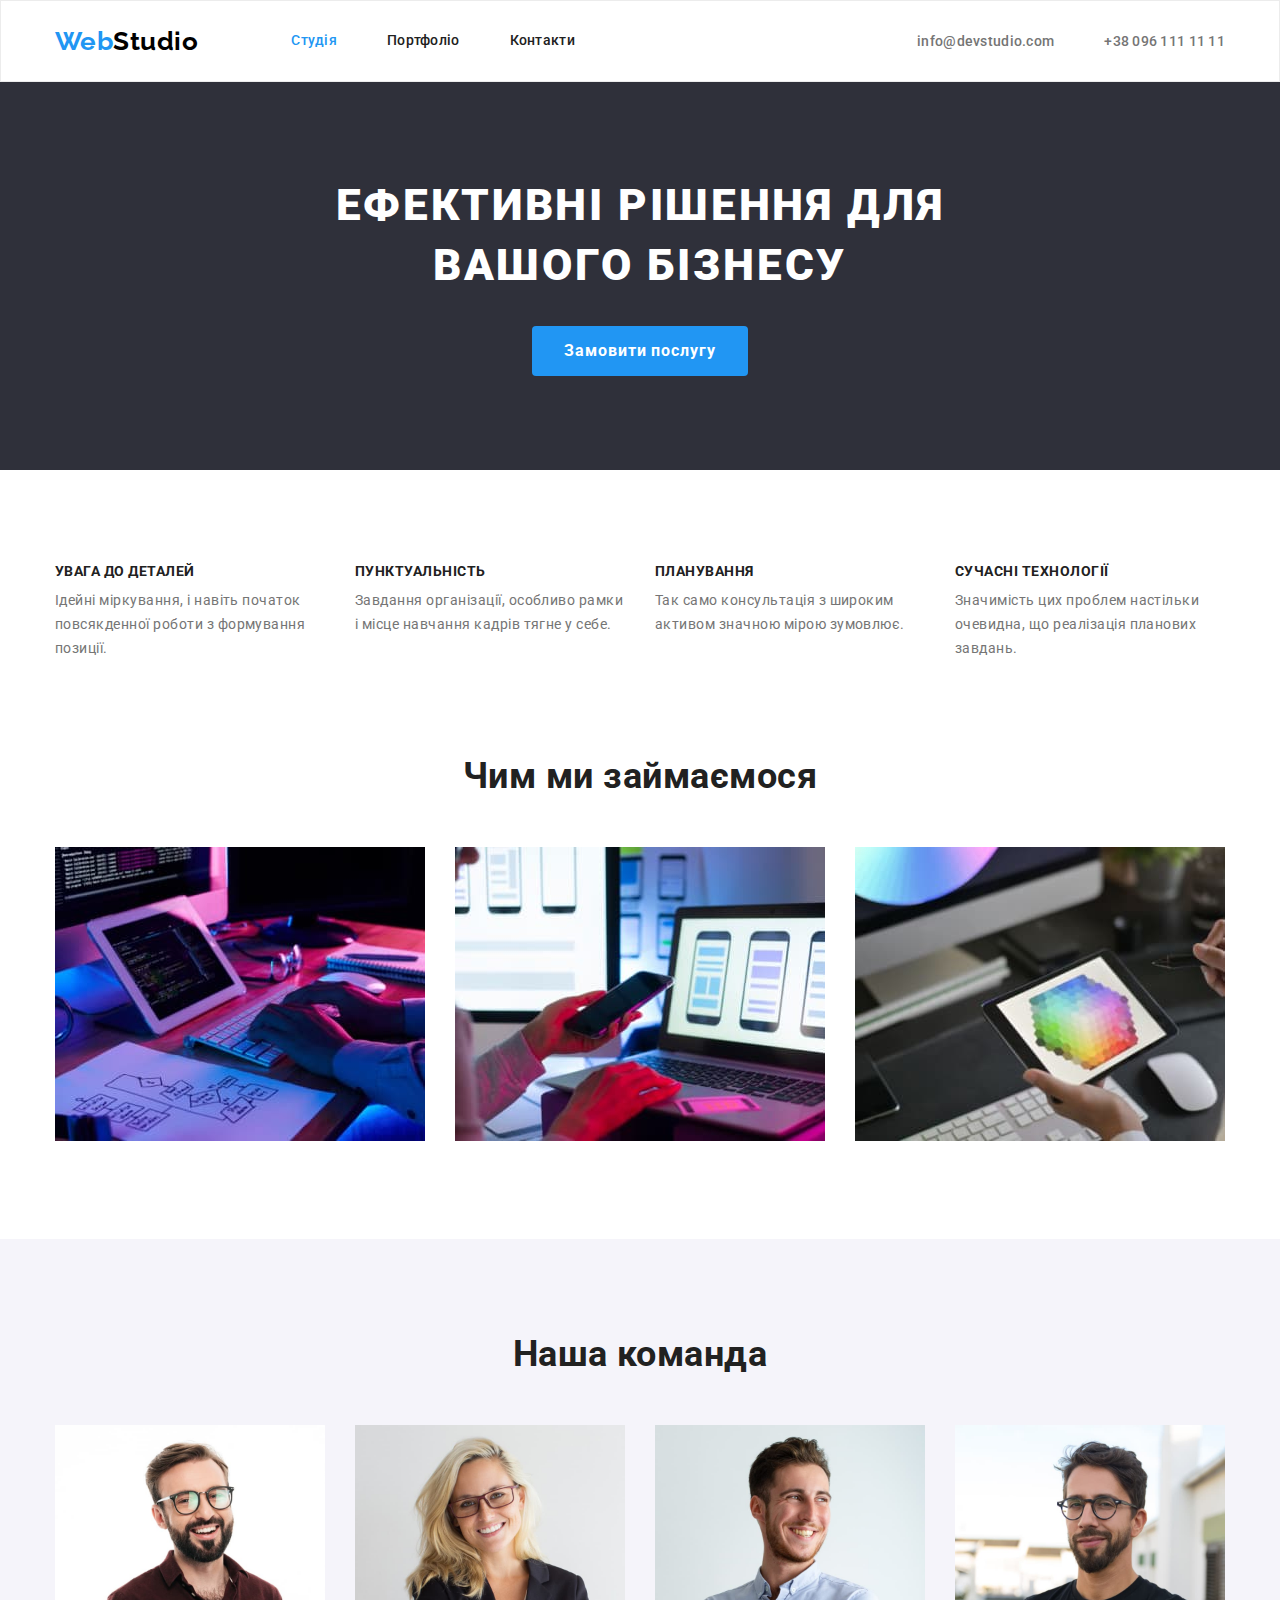
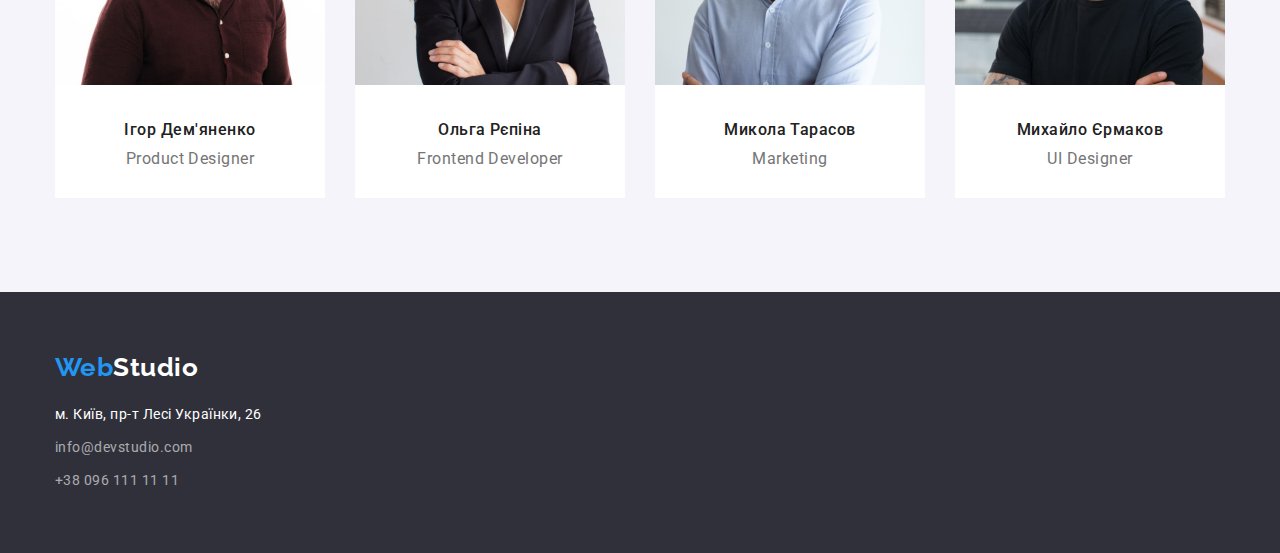
==== index.html @ 704913a8 "Initial commit" ====
<!DOCTYPE html>
<html lang="uk">
  <head>
    <meta charset="UTF-8" />
    <meta http-equiv="X-UA-Compatible" content="IE=edge" />
    <meta name="viewport" content="width=device-width, initial-scale=1.0" />

    <title>Студія</title>

    <!-- Normalization -->
    <link
      rel="stylesheet"
      href="https://cdnjs.cloudflare.com/ajax/libs/modern-normalize/1.0.0/modern-normalize.min.css"
    />

    <!-- Styles -->
    <link rel="stylesheet" href="./css/styles.css" />

    <!-- Fonts -->
    <link rel="preconnect" href="https://fonts.googleapis.com" />
    <link rel="preconnect" href="https://fonts.gstatic.com" crossorigin />
    <link
      href="https://fonts.googleapis.com/css2?family=Raleway:wght@700&family=Roboto:wght@400;500;700;900&display=swap"
      rel="stylesheet"
    />
  </head>

  <body>
    <header class="header-section">
      <div class="container header-flex">
        <a href="./index.html" class="logo logo-header"><span>Web</span>Studio</a>

        <nav>
          <ul class="site-nav list">
            <li class="item">
              <a href="./index.html" class="link current">Студія</a>
            </li>
            <li class="item">
              <a href="./portfolio.html" class="link">Портфоліо</a>
            </li>
            <li class="item">
              <a href="#" class="link">Контакти</a>
            </li>
          </ul>
        </nav>

        <ul class="mail-tel-section list">
          <li class="item">
            <a href="mailto:info@devstudio.com" class="link">info@devstudio.com</a>
          </li>
          <li class="item"><a href="tel:380961111111" class="link">+38 096 111 11 11</a></li>
        </ul>
      </div>
    </header>

    <main>
      <!--"Hero" section-->
      <section class="section hero">
        <div class="container">
          <h1 class="hero-title">Ефективні рішення для вашого бізнесу</h1>

          <button type="button" class="hero-button button">Замовити послугу</button>
        </div>
      </section>

      <!-- "Advantages" section -->
      <section class="section advantages-section">
        <div class="container">
          <!-- Hide the header using CSS -->
          <h2 class="section-title visually-hidden">Наші переваги</h2>

          <ul class="advantages-list list">
            <li class="item">
              <h3 class="advantages-li-title">УВАГА ДО ДЕТАЛЕЙ</h3>
              <p class="advantages-text">
                Ідейні міркування, і навіть початок повсякденної роботи з формування позиції.
              </p>
            </li>
            <li class="item">
              <h3 class="advantages-li-title">ПУНКТУАЛЬНІСТЬ</h3>
              <p class="advantages-text">
                Завдання організації, особливо рамки і місце навчання кадрів тягне у себе.
              </p>
            </li>
            <li class="item">
              <h3 class="advantages-li-title">ПЛАНУВАННЯ</h3>
              <p class="advantages-text">
                Так само консультація з широким активом значною мірою зумовлює.
              </p>
            </li>
            <li class="item">
              <h3 class="advantages-li-title">СУЧАСНІ ТЕХНОЛОГІЇ</h3>
              <p class="advantages-text">
                Значимість цих проблем настільки очевидна, що реалізація планових завдань.
              </p>
            </li>
          </ul>
        </div>
      </section>

      <!-- "What we are doing" section -->
      <section class="section">
        <div class="container">
          <h2 class="what-we-doing-title section-title">Чим ми займаємося</h2>
          <ul class="what-we-doing-list list">
            <li>
              <img
                src="./images/human-tapping-on-keyboard.jpg"
                alt="Людина користується комп'ютером сидячи за робочим столом"
                width="370"
              />
            </li>
            <li>
              <img
                src="./images/notebook-and-phone.jpg"
                alt="Людина користується телефоном та ноутбуком сидячи за робочим столом"
                width="370"
              />
            </li>
            <li>
              <img
                src="./images/ipad.jpg"
                alt="Людина користується графічним планшетом та компьютером сидячи за робочим столом"
                width="370"
              />
            </li>
          </ul>
        </div>
      </section>

      <!-- "Our team" section -->
      <section class="section our-team-section">
        <div class="container">
          <h2 class="our-team-title section-title">Наша команда</h2>

          <ul class="our-team-list list">
            <li>
              <img
                src="./images/product-designer.jpg"
                alt="На фото Product Designer Ігор Дем'яненко"
                width="270"
                class="employee-img"
              />
              <p class="our-team-name">Ігор Дем'яненко</p>
              <p class="our-team-position">Product Designer</p>
            </li>
            <li>
              <img
                src="./images/frontend-developer.jpg"
                alt="На фото Frontend Developer Ольга Рєпіна"
                width="270"
                class="employee-img"
              />
              <p class="our-team-name">Ольга Рєпіна</p>
              <p class="our-team-position">Frontend Developer</p>
            </li>
            <li>
              <img
                src="./images/marketing.jpg"
                alt="На фото Marketing Specialist Микола Тарасов"
                width="270"
                class="employee-img"
              />
              <p class="our-team-name">Микола Тарасов</p>
              <p class="our-team-position">Marketing</p>
            </li>
            <li>
              <img
                src="./images/ui-designer.jpg"
                alt="На фото UI Designer Михайло Єрмаков"
                width="270"
                class="employee-img"
              />
              <p class="our-team-name">Михайло Єрмаков</p>
              <p class="our-team-position">UI Designer</p>
            </li>
          </ul>
        </div>
      </section>
    </main>

    <footer class="footer-section">
      <div class="container">
        <a href="./index.html" class="logo logo-footer"><span>Web</span>Studio</a>

        <address class="footer-address">м. Київ, пр-т Лесі Українки, 26</address>

        <ul class="footer-contact-info list">
          <li><a href="mailto:info@devstudio.com" class="mail link">info@devstudio.com</a></li>
          <li><a href="tel:380961111111" class="link">+38 096 111 11 11</a></li>
        </ul>
      </div>
    </footer>
  </body>
</html>
---- css/styles.css ----
:root {
    --primaty-text-color: #212121;
    --secondary-text-color: #757575;
    --accent-color: #2196f3;
    --primary-white-color: #ffffff;
    --primary-black-color: #000000;
    --projects-border-color: #eeeeee;
    --header-border-color: #ececec;

    --hero-background-color: #2f303a;
    --button-color: #f5f4fa;
}

body {
    background-color: var(--primary-white-color);
    color: var(--primaty-text-color);

    font-family: Roboto, sans-serif;
    letter-spacing: 0.03em;
}

h1,
h2,
h3,
h4,
h5,
h6,
p,
ul {
    padding: 0;
    margin: 0;
}

.logo {
    font-family: 'Raleway';
    font-weight: 700;
    font-size: 26px;
    line-height: 1.19;
    text-decoration: none;
}

.list {
    list-style-type: none;
}

.link {
    text-decoration: none;
}

.button {
    border: 0;
    cursor: pointer;
}

.visually-hidden {
    position: absolute;
    white-space: nowrap;
    width: 1px;
    height: 1px;
    overflow: hidden;
    border: 0;
    padding: 0;
    clip: rect(0 0 0 0);
    clip-path: inset(50%);
    margin: -1px;
}

.section-title {
    margin-bottom: 50px;

    font-weight: 700;
    font-size: 36px;
    line-height: 1.17;
}

.section {
    padding-top: 94px;
    padding-bottom: 94px;
}

.container {
    width: 100%;
    max-width: 1200px;
    padding-left: 15px;
    padding-right: 15px;
    margin-left: auto;
    margin-right: auto;
}

/* ---------------------- Header ----------------------*/
.header-section {
    border: 1px solid var(--header-border-color);
}

.header-flex {
    display: flex;
    /* justify-content: space-between; */
    align-items: center;
}

.logo-header {
    margin-right: 93px;

    color: var(--primary-black-color);
}

.logo-header>span {
    color: var(--accent-color);
}

.site-nav {
    display: flex;
}

.site-nav .item {
    margin-right: 50px;
}

.site-nav .item:last-child {
    margin-right: 0;
}

/* Check why this method is not working */
/* .site-nav .item:not(last-child) {
  margin-right: 50px;
} */

.site-nav .link {
    display: block;
    padding-top: 32px;
    padding-bottom: 32px;

    color: var(--primaty-text-color);
    font-weight: 500;
    font-size: 14px;
    line-height: 1.14;
    letter-spacing: 0.02em;
}

.link.current {
    color: var(--accent-color);
}

.site-nav .link:hover,
.site-nav .link:focus {
    color: var(--accent-color);
}

.mail-tel-section {
    display: flex;
    margin-left: auto;
}

.mail-tel-section .item+.item {
    margin-left: 50px;
}

.mail-tel-section .link {
    color: var(--secondary-text-color);
    font-weight: 500;
    font-size: 14px;
    line-height: 1.14;
    letter-spacing: 0.02em;
}

.mail-tel-section .link:hover,
.mail-tel-section .link:focus {
    color: var(--accent-color);
}

/* ---------------------- Hero section ---------------------- */
.hero {
    background-color: var(--hero-background-color);
}

.hero-title {
    text-align: center;
    margin: 0 auto;
    margin-bottom: 30px;

    max-width: 696px;
    font-weight: 900;
    font-size: 44px;
    line-height: 1.36;
    letter-spacing: 0.06em;
    text-transform: uppercase;

    color: var(--primary-white-color);
}

.hero-button {
    display: block;
    margin: 0 auto;
    padding: 10px 32px;
    border-radius: 4px;

    color: var(--primary-white-color);
    background-color: var(--accent-color);
    font-family: 'Roboto';
    font-weight: 700;
    font-size: 16px;
    line-height: 1.87;
    letter-spacing: 0.06em;
}

.hero-button:hover,
.hero-button:focus {
    color: var(--primaty-text-color);
    background-color: var(--button-color);
}

/* ---------------------- Advantages section ---------------------- */
.advantages-section {
    padding-bottom: 0;
}

.advantages-li-title {
    margin-bottom: 10px;

    font-weight: 700;
    font-size: 14px;
    line-height: 1.14;
    text-transform: uppercase;
}

.advantages-text {
    font-size: 14px;
    line-height: 1.7;

    color: var(--secondary-text-color);
}

.advantages-list {
    display: flex;
}

.advantages-list .item {
    max-width: calc((100% - 90px) / 4);
    margin-right: 30px;
}

.advantages-list .item:last-child {
    margin-right: 0;
}

/* ---------------------- What we are doing section ---------------------- */
.what-we-doing-title {
    text-align: center;
}

.what-we-doing-list {
    display: flex;
    gap: 30px;
}

/* ---------------------- Our team section ---------------------- */
.our-team-section {
    background-color: var(--button-color);
}

.our-team-section li {
    background-color: var(--primary-white-color);
}

.our-team-title {
    text-align: center;
}

.our-team-list {
    display: flex;
    gap: 30px;
}

.employee-img {
    margin-bottom: 30px;
}

.our-team-name {
    padding-bottom: 10px;
    text-align: center;

    font-weight: 500;
    font-size: 16px;
    line-height: 1.19;
}

.our-team-position {
    text-align: center;
    padding-bottom: 30px;

    font-size: 16px;
    line-height: 1.19;

    color: var(--secondary-text-color);
}

/* ---------------------- !!! portfolio.html !!! ---------------------- */

/* ---------------------- Completed projects section ---------------------- */
.filter {
    display: flex;
    gap: 8px;
    justify-content: center;
    margin-bottom: 34px;
}

.filer-button {
    padding: 6px 25px;
    border-radius: 4px;

    font-family: Roboto;
    font-weight: 500;
    font-size: 16px;
    line-height: 1.62;

    color: var(--primaty-text-color);
    background-color: var(--button-color);
}

.filer-button:hover,
.filer-button:focus {
    color: var(--accent-color);
}

.filer-button.current {
    color: var(--accent-color);
}

.projects-list {
    display: flex;
    flex-wrap: wrap;
    gap: 30px;
}

.completed-projects-img {
    display: block;
}

.completed-projects-title {
    margin-bottom: 4px;

    font-weight: 700;
    font-size: 18px;
    line-height: 2;
    letter-spacing: 0.06em;
}

.completed-projects-text {
    font-size: 16px;
    line-height: 1.87;

    color: var(--secondary-text-color);
}

.projects-card-border {
    border-radius: 0px 0px 4px 4px;
    border-bottom: 1px solid var(--projects-border-color);
    border-left: 1px solid var(--projects-border-color);
    border-right: 1px solid var(--projects-border-color);

    padding: 20px 24px;
}

/* ---------------------- Footer ---------------------- */
.footer-section {
    padding-top: 60px;
    padding-bottom: 60px;

    background-color: var(--hero-background-color);
}

.logo-footer {
    display: inline-block;
    margin-bottom: 20px;

    color: var(--primary-white-color);
}

.logo-footer>span {
    color: var(--accent-color);
}

.footer-address {
    margin-bottom: 9px;

    font-size: 14px;
    font-style: normal;
    line-height: 1.71;

    color: var(--primary-white-color);
}

.footer-contact-info a {
    font-size: 14px;
    line-height: 1.71;

    color: rgba(255, 255, 255, 0.6);
}

.footer-contact-info .link:hover,
.footer-contact-info .link:focus {
    color: var(--accent-color);
}

.mail {
    display: inline-block;
    margin-bottom: 9px;
}
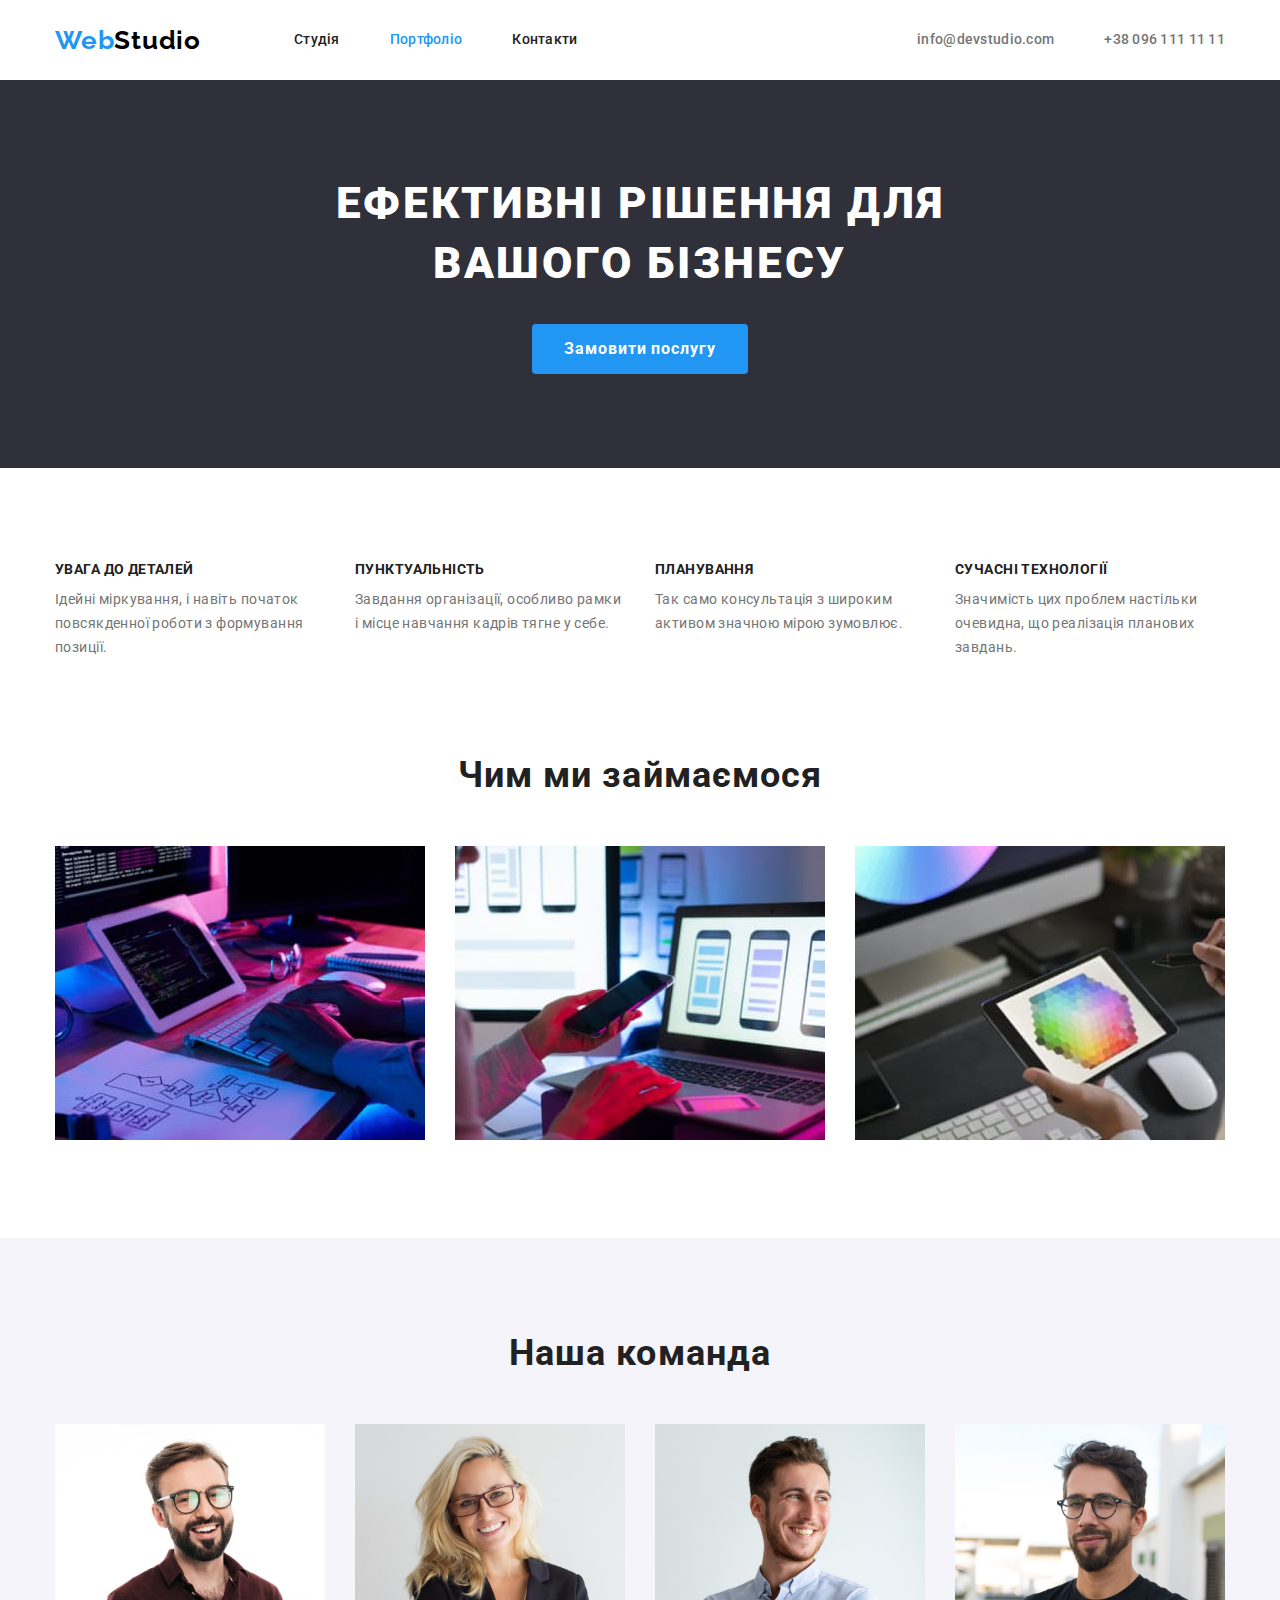
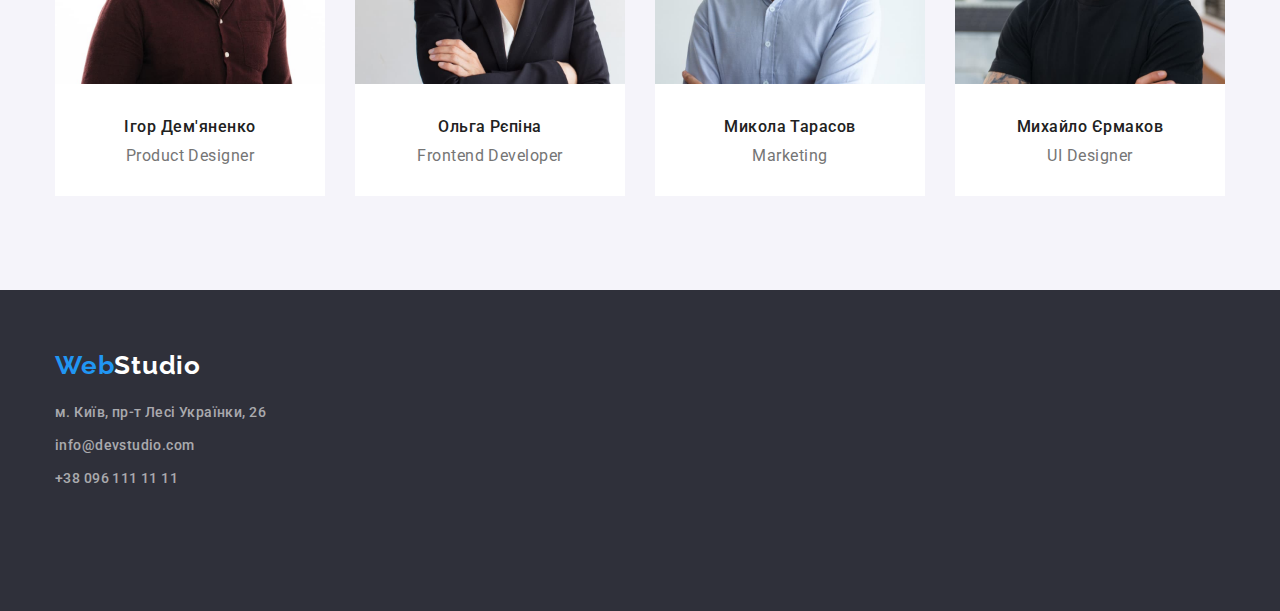
==== commit b1ea7db2: "update-html-css-files" ====
--- a/index.html
+++ b/index.html
@@ -4,19 +4,12 @@
     <meta charset="UTF-8" />
     <meta http-equiv="X-UA-Compatible" content="IE=edge" />
     <meta name="viewport" content="width=device-width, initial-scale=1.0" />
-
     <title>Студія</title>
-
-    <!-- Normalization -->
     <link
       rel="stylesheet"
-      href="https://cdnjs.cloudflare.com/ajax/libs/modern-normalize/1.0.0/modern-normalize.min.css"
+      href="https://cdnjs.cloudflare.com/ajax/libs/modern-normalize/1.1.0/modern-normalize.min.css"
     />
-
-    <!-- Styles -->
     <link rel="stylesheet" href="./css/styles.css" />
-
-    <!-- Fonts -->
     <link rel="preconnect" href="https://fonts.googleapis.com" />
     <link rel="preconnect" href="https://fonts.gstatic.com" crossorigin />
     <link
@@ -24,171 +17,170 @@
       rel="stylesheet"
     />
   </head>
-
   <body>
-    <header class="header-section">
+    <header>
       <div class="container header-flex">
-        <a href="./index.html" class="logo logo-header"><span>Web</span>Studio</a>
-
+        <a href="./index.html" lang="en" class="link"
+          ><span class="logo-accent">Web</span><span class="logo-accent-sec">Studio</span></a
+        >
         <nav>
-          <ul class="site-nav list">
+          <ul class="page-nav">
             <li class="item">
-              <a href="./index.html" class="link current">Студія</a>
+              <a href="./index.html" class="link">Студія</a>
             </li>
             <li class="item">
-              <a href="./portfolio.html" class="link">Портфоліо</a>
+              <a class="link nav link-current" href="./portfolio.html">Портфоліо</a>
             </li>
             <li class="item">
               <a href="#" class="link">Контакти</a>
             </li>
           </ul>
         </nav>
-
-        <ul class="mail-tel-section list">
+        <ul class="header-contact-list">
           <li class="item">
-            <a href="mailto:info@devstudio.com" class="link">info@devstudio.com</a>
+            <a href="mailto:info@devstudio.com" class="link header-contacts">info@devstudio.com</a>
           </li>
-          <li class="item"><a href="tel:380961111111" class="link">+38 096 111 11 11</a></li>
+          <li class="item">
+            <a href="tel:+380961111111" class="link header-contacts">+38 096 111 11 11</a>
+          </li>
         </ul>
       </div>
     </header>
-
     <main>
-      <!--"Hero" section-->
-      <section class="section hero">
-        <div class="container">
-          <h1 class="hero-title">Ефективні рішення для вашого бізнесу</h1>
-
-          <button type="button" class="hero-button button">Замовити послугу</button>
-        </div>
+      <section class="hero">
+        <h1 class="hero-header">Ефективні рішення для вашого бізнесу</h1>
+        <button type="button" class="hero-button">Замовити послугу</button>
       </section>
-
-      <!-- "Advantages" section -->
-      <section class="section advantages-section">
-        <div class="container">
-          <!-- Hide the header using CSS -->
-          <h2 class="section-title visually-hidden">Наші переваги</h2>
-
-          <ul class="advantages-list list">
-            <li class="item">
-              <h3 class="advantages-li-title">УВАГА ДО ДЕТАЛЕЙ</h3>
-              <p class="advantages-text">
+      <section>
+        <div class="container peculiarities-container">
+          <h2 class="sect-headers hidden">Наші особливості</h2>
+          <ul class="lists">
+            <li class="list-item">
+              <h3 class="peculiarities-list">Увага до деталей</h3>
+              <p class="peculiarities-text">
                 Ідейні міркування, і навіть початок повсякденної роботи з формування позиції.
               </p>
             </li>
-            <li class="item">
-              <h3 class="advantages-li-title">ПУНКТУАЛЬНІСТЬ</h3>
-              <p class="advantages-text">
+            <li class="list-item">
+              <h3 class="peculiarities-list">Пунктуальність</h3>
+              <p class="peculiarities-text">
                 Завдання організації, особливо рамки і місце навчання кадрів тягне у себе.
               </p>
             </li>
-            <li class="item">
-              <h3 class="advantages-li-title">ПЛАНУВАННЯ</h3>
-              <p class="advantages-text">
+            <li class="list-item">
+              <h3 class="peculiarities-list">Планування</h3>
+              <p class="peculiarities-text">
                 Так само консультація з широким активом значною мірою зумовлює.
               </p>
             </li>
-            <li class="item">
-              <h3 class="advantages-li-title">СУЧАСНІ ТЕХНОЛОГІЇ</h3>
-              <p class="advantages-text">
+            <li class="list-item">
+              <h3 class="peculiarities-list">Сучасні технології</h3>
+              <p class="peculiarities-text">
                 Значимість цих проблем настільки очевидна, що реалізація планових завдань.
               </p>
             </li>
           </ul>
         </div>
       </section>
-
-      <!-- "What we are doing" section -->
-      <section class="section">
-        <div class="container">
-          <h2 class="what-we-doing-title section-title">Чим ми займаємося</h2>
-          <ul class="what-we-doing-list list">
+      <section>
+        <div class="container container-work">
+          <h2 class="sect-headers">Чим ми займаємося</h2>
+          <ul class="lists">
             <li>
               <img
                 src="./images/human-tapping-on-keyboard.jpg"
-                alt="Людина користується комп'ютером сидячи за робочим столом"
+                alt="Людина друкує HTML-код за допомогою клавіатури"
                 width="370"
+                height="294"
               />
             </li>
             <li>
               <img
                 src="./images/notebook-and-phone.jpg"
-                alt="Людина користується телефоном та ноутбуком сидячи за робочим столом"
+                alt="Людина створює додаток для смартфонів"
                 width="370"
+                height="294"
               />
             </li>
             <li>
               <img
                 src="./images/ipad.jpg"
-                alt="Людина користується графічним планшетом та компьютером сидячи за робочим столом"
+                alt="Людина створює дизайн проекту за допомогою планшета"
                 width="370"
+                height="294"
               />
             </li>
           </ul>
         </div>
       </section>
-
-      <!-- "Our team" section -->
-      <section class="section our-team-section">
-        <div class="container">
-          <h2 class="our-team-title section-title">Наша команда</h2>
-
-          <ul class="our-team-list list">
-            <li>
+      <section class="team-sect">
+        <div class="container container-team">
+          <h2 class="sect-headers">Наша команда</h2>
+          <ul class="lists">
+            <li class="team-list">
               <img
                 src="./images/product-designer.jpg"
-                alt="На фото Product Designer Ігор Дем'яненко"
+                alt="Молодий чоловік в окулярах, з чорнявим волоссям та бородою, усміхається"
                 width="270"
-                class="employee-img"
+                height="260"
               />
-              <p class="our-team-name">Ігор Дем'яненко</p>
-              <p class="our-team-position">Product Designer</p>
+              <h3 class="team-names">Ігор Дем'яненко</h3>
+              <p class="team-member-spec">Product Designer</p>
             </li>
-            <li>
+            <li class="team-list">
               <img
                 src="./images/frontend-developer.jpg"
-                alt="На фото Frontend Developer Ольга Рєпіна"
+                alt="Дівчина-білявка в окулярах, щиро усміхається"
                 width="270"
-                class="employee-img"
+                height="260"
               />
-              <p class="our-team-name">Ольга Рєпіна</p>
-              <p class="our-team-position">Frontend Developer</p>
+              <h3 class="team-names">Ольга Рєпіна</h3>
+              <p class="team-member-spec">Frontend Developer</p>
             </li>
-            <li>
+            <li class="team-list">
               <img
                 src="./images/marketing.jpg"
-                alt="На фото Marketing Specialist Микола Тарасов"
+                alt="Молодий чоловік з каштановим волоссям, усміється склавши руки на грудях"
                 width="270"
-                class="employee-img"
+                height="260"
               />
-              <p class="our-team-name">Микола Тарасов</p>
-              <p class="our-team-position">Marketing</p>
+              <h3 class="team-names">Микола Тарасов</h3>
+              <p class="team-member-spec">Marketing</p>
             </li>
-            <li>
+            <li class="team-list">
               <img
                 src="./images/ui-designer.jpg"
-                alt="На фото UI Designer Михайло Єрмаков"
+                alt="Молодий чоловік з чорнявим волоссям та бородою, в окулярах зі скромною усмішкою"
                 width="270"
-                class="employee-img"
+                height="260"
               />
-              <p class="our-team-name">Михайло Єрмаков</p>
-              <p class="our-team-position">UI Designer</p>
+              <h3 class="team-names">Михайло Єрмаков</h3>
+              <p class="team-member-spec">UI Designer</p>
             </li>
           </ul>
         </div>
       </section>
     </main>
-
     <footer class="footer-section">
-      <div class="container">
-        <a href="./index.html" class="logo logo-footer"><span>Web</span>Studio</a>
-
-        <address class="footer-address">м. Київ, пр-т Лесі Українки, 26</address>
-
-        <ul class="footer-contact-info list">
-          <li><a href="mailto:info@devstudio.com" class="mail link">info@devstudio.com</a></li>
-          <li><a href="tel:380961111111" class="link">+38 096 111 11 11</a></li>
-        </ul>
+      <div class="container address-container">
+        <a href="./index.html" class="link logo"
+          ><span class="logo-accent">Web</span><span class="logo-accent-address">Studio</span></a
+        >
+        <address>
+          <ul class="address-elements">
+            <li class="lists">
+              <a href="https://goo.gl/maps/knYYJ86Gvqmdo5ix7" class="link map-address"
+                >м. Київ, пр-т Лесі Українки, 26</a
+              >
+            </li>
+            <li class="lists">
+              <a href="mailto:info@devstudio.com" class="link mail">info@devstudio.com</a>
+            </li>
+            <li class="lists">
+              <a href="tel:+380961111111" class="link tel">+38 096 111 11 11</a>
+            </li>
+          </ul>
+        </address>
       </div>
     </footer>
   </body>
--- a/css/styles.css
+++ b/css/styles.css
@@ -1,408 +1,448 @@
 :root {
-    --primaty-text-color: #212121;
-    --secondary-text-color: #757575;
-    --accent-color: #2196f3;
-    --primary-white-color: #ffffff;
-    --primary-black-color: #000000;
-    --projects-border-color: #eeeeee;
-    --header-border-color: #ececec;
-
-    --hero-background-color: #2f303a;
-    --button-color: #f5f4fa;
-}
-
+    --clr-primary-white: #fff;
+    --clr-brand: #2f303a;
+    --primary-text-clr: #757575;
+    --accent-clr: #2196f3;
+    --primary-black-clr: #000;
+    --black-brand: #212121;
+    --color-button: #188ce8;
+    --sec-clr-bcg: #f5f4fa;
+    --clr-border-header: #ececec;
+    --clr-project-border: #eeeeee;
+}
+
+/* Main Selectors */
 body {
-    background-color: var(--primary-white-color);
-    color: var(--primaty-text-color);
-
-    font-family: Roboto, sans-serif;
-    letter-spacing: 0.03em;
-}
-
-h1,
-h2,
-h3,
-h4,
-h5,
-h6,
-p,
-ul {
+    font-family: 'Roboto', 'Raleway', sans-serif;
+    list-style-type: none;
+
+    color: var(--primary-text-clr);
+}
+
+h1, h2, h3, h4, h5, h6, p, ul {
+    list-style-type: none;
+    margin: 0;
     padding: 0;
-    margin: 0;
-}
-
-.logo {
-    font-family: 'Raleway';
-    font-weight: 700;
-    font-size: 26px;
-    line-height: 1.19;
+}
+
+.link {
+   
     text-decoration: none;
-}
-
-.list {
-    list-style-type: none;
-}
-
-.link {
-    text-decoration: none;
-}
-
-.button {
-    border: 0;
-    cursor: pointer;
-}
-
-.visually-hidden {
-    position: absolute;
-    white-space: nowrap;
-    width: 1px;
-    height: 1px;
-    overflow: hidden;
-    border: 0;
-    padding: 0;
-    clip: rect(0 0 0 0);
-    clip-path: inset(50%);
-    margin: -1px;
-}
-
-.section-title {
-    margin-bottom: 50px;
-
-    font-weight: 700;
-    font-size: 36px;
-    line-height: 1.17;
-}
-
-.section {
-    padding-top: 94px;
-    padding-bottom: 94px;
+    font-weight: 500;
+    font-size: 14px;
+    line-height: 1.14;
+    letter-spacing: 0.02em;
+
+    color: var(--black-brand);
+}
+
+.link:hover,
+.link:focus {
+    color: var(--accent-clr);
 }
 
 .container {
-    width: 100%;
-    max-width: 1200px;
+    width: 1200px;
+    max-width: 100%;
     padding-left: 15px;
     padding-right: 15px;
     margin-left: auto;
     margin-right: auto;
-}
-
-/* ---------------------- Header ----------------------*/
-.header-section {
-    border: 1px solid var(--header-border-color);
+    /* outline: tomato 2px solid; */
+    
+}
+
+
+.sect-headers {
+    margin: 0 0 50px 0;
+    text-align: center;
+    
+    font-weight: 700;
+    font-size: 36px;
+    line-height: 1.1666;
+    letter-spacing: 0.03em;
+   
+
+    color: var(--black-brand);
+}
+
+/* --------------------------------------Header------------------------------------------- */
+.header-section-portfolio {
+    margin-bottom: 94px;
+    border-bottom: 1px solid var(--clr-border-header);
+}
+
+.page-nav {
+    display: flex;
+    margin-left: 93px;
+}
+
+/* .page-nav .item {
+    border: tomato 2px solid;
+    
+} */
+
+.page-nav .item:not(:last-child) {
+    margin-right: 50px;
+}
+
+.page-nav .link {
+    display: block;
+    padding: 32px 0px;
+}
+
+.header-contact-list .link {
+    display: block;
+    padding: 32px 0px;
+}
+
+.header-contact-list {
+    display: flex;
+    margin-left: auto;
+}
+
+.header-contact-list .item:not(:last-child) {
+    margin-right: 50px;
 }
 
 .header-flex {
     display: flex;
-    /* justify-content: space-between; */
     align-items: center;
 }
 
-.logo-header {
-    margin-right: 93px;
-
-    color: var(--primary-black-color);
-}
-
-.logo-header>span {
-    color: var(--accent-color);
-}
-
-.site-nav {
-    display: flex;
-}
-
-.site-nav .item {
-    margin-right: 50px;
-}
-
-.site-nav .item:last-child {
-    margin-right: 0;
-}
-
-/* Check why this method is not working */
-/* .site-nav .item:not(last-child) {
-  margin-right: 50px;
-} */
-
-.site-nav .link {
-    display: block;
-    padding-top: 32px;
-    padding-bottom: 32px;
-
-    color: var(--primaty-text-color);
+
+.logo-accent {
+    
+    font-family: 'Raleway';
+    font-weight: 700;
+    font-size: 26px;
+    line-height: 1.19;
+    letter-spacing: 0.03em;
+
+    color: var(--accent-clr);
+}
+
+.logo-accent-sec {
+    
+    font-family: 'Raleway';
+    font-weight: 700;
+    font-size: 26px;
+    line-height: 1.19;
+    letter-spacing: 0.03em;
+
+    color: var(--primary-black-clr);
+}
+
+.page-nav {
+    
+    list-style-type: none;
+    
+    color: var(--black-brand);
+}
+
+.header-contacts {
+    
     font-weight: 500;
     font-size: 14px;
     line-height: 1.14;
     letter-spacing: 0.02em;
-}
-
-.link.current {
-    color: var(--accent-color);
-}
-
-.site-nav .link:hover,
-.site-nav .link:focus {
-    color: var(--accent-color);
-}
-
-.mail-tel-section {
-    display: flex;
-    margin-left: auto;
-}
-
-.mail-tel-section .item+.item {
-    margin-left: 50px;
-}
-
-.mail-tel-section .link {
-    color: var(--secondary-text-color);
-    font-weight: 500;
+
+    color: var(--primary-text-clr);
+}
+
+.link-current {
+    color: var(--accent-clr);
+}
+
+
+
+
+/* -------------------------------hero section--------------------------------------- */
+.hero {
+    padding: 94px 0;
+    text-align: center;
+    background-color: var(--clr-brand);
+}
+
+.hero-header {
+    
+    margin-top: 0px;
+    max-width: 696px;
+    margin: 0 auto 30px auto;
+
+    text-align: center;
+    font-weight: 900;
+    font-size: 44px;
+    line-height: 1.3636;
+    letter-spacing: 0.06em;
+    text-transform: uppercase;
+    
+    color: var(--clr-primary-white);
+}
+
+.hero-button {
+    padding: 10px 32px;
+    border-radius: 4px;
+    border: none;
+    
+    font-family: 'Roboto';
+    font-weight: 700;
+    font-size: 16px;
+    line-height: 1.87;
+    letter-spacing: 0.06em;
+    cursor: pointer;
+
+    color: var(--clr-primary-white);
+    background-color: var(--accent-clr);
+}
+
+.hero-button:hover,
+.hero-button:focus {
+    color: var(--clr-primary-white);
+    background-color: var(--color-button);
+}
+
+
+
+/* ---------------------------------------section "наші особливості"------------------------------------------ */
+.hidden {
+    display: none;
+}
+
+.peculiarities-container .lists {
+    display: flex;
+}
+
+.peculiarities-container {
+    margin-bottom: 94px;
+    margin-top: 94px;
+}
+
+.lists .list-item {
+    max-width: calc((100% - 90px) / 4);
+    margin-right: 30px;
+}
+
+.lists .list-item:last-child {
+    margin-right: 0;
+}
+
+.peculiarities-list {
+    margin-bottom: 10px;
+
+    font-weight: 700;
     font-size: 14px;
     line-height: 1.14;
-    letter-spacing: 0.02em;
-}
-
-.mail-tel-section .link:hover,
-.mail-tel-section .link:focus {
-    color: var(--accent-color);
-}
-
-/* ---------------------- Hero section ---------------------- */
-.hero {
-    background-color: var(--hero-background-color);
-}
-
-.hero-title {
+    letter-spacing: 0.03em;
+    text-transform: uppercase;
+
+    color: var(--black-brand);
+}
+
+.peculiarities-text {
+        font-size: 14px;
+        line-height: 1.71;
+        letter-spacing: 0.03em;
+}
+
+/* -------------------------------------------what we doing------------------------------------------- */
+
+.container-work .lists {
+    display: flex;
+    gap: 30px;
+    margin: auto 0;
+}
+
+.container-work {
+    margin-bottom: 94px;
+}
+
+/* team */
+.container-team .lists {
+    display: flex;
+    gap: 30px;
     text-align: center;
-    margin: 0 auto;
+}
+
+.team-sect {
+    background-color: var(--sec-clr-bcg);
+    padding-bottom: 94px;
+    padding-top: 94px;
+}
+
+.team-list {
+    background-color: var(--clr-primary-white);
+}
+
+.team-names {
+    margin-top: 30px;
+    margin-bottom: 10px;
+
+    font-weight: 500;
+    font-size: 16px;
+    line-height: 1.18;
+    letter-spacing: 0.03em;
+
+    color: var(--black-brand);
+}
+
+.team-member-spec {
     margin-bottom: 30px;
 
-    max-width: 696px;
-    font-weight: 900;
-    font-size: 44px;
-    line-height: 1.36;
-    letter-spacing: 0.06em;
-    text-transform: uppercase;
-
-    color: var(--primary-white-color);
-}
-
-.hero-button {
-    display: block;
-    margin: 0 auto;
-    padding: 10px 32px;
+    font-size: 16px;
+    line-height: 1.18;
+    letter-spacing: 0.03em;
+}
+
+/* -------------------------------------------portfolio-------------------------------------------------- */
+.projects-section {
+    margin-bottom: 94px;
+}
+
+.portfolio-buttons {
+    gap: 8px;
+    padding: 6px 22px;
     border-radius: 4px;
-
-    color: var(--primary-white-color);
-    background-color: var(--accent-color);
+    border: none;
+
     font-family: 'Roboto';
-    font-weight: 700;
-    font-size: 16px;
-    line-height: 1.87;
-    letter-spacing: 0.06em;
-}
-
-.hero-button:hover,
-.hero-button:focus {
-    color: var(--primaty-text-color);
-    background-color: var(--button-color);
-}
-
-/* ---------------------- Advantages section ---------------------- */
-.advantages-section {
-    padding-bottom: 0;
-}
-
-.advantages-li-title {
-    margin-bottom: 10px;
-
-    font-weight: 700;
-    font-size: 14px;
-    line-height: 1.14;
-    text-transform: uppercase;
-}
-
-.advantages-text {
-    font-size: 14px;
-    line-height: 1.7;
-
-    color: var(--secondary-text-color);
-}
-
-.advantages-list {
-    display: flex;
-}
-
-.advantages-list .item {
-    max-width: calc((100% - 90px) / 4);
-    margin-right: 30px;
-}
-
-.advantages-list .item:last-child {
-    margin-right: 0;
-}
-
-/* ---------------------- What we are doing section ---------------------- */
-.what-we-doing-title {
-    text-align: center;
-}
-
-.what-we-doing-list {
-    display: flex;
-    gap: 30px;
-}
-
-/* ---------------------- Our team section ---------------------- */
-.our-team-section {
-    background-color: var(--button-color);
-}
-
-.our-team-section li {
-    background-color: var(--primary-white-color);
-}
-
-.our-team-title {
-    text-align: center;
-}
-
-.our-team-list {
-    display: flex;
-    gap: 30px;
-}
-
-.employee-img {
-    margin-bottom: 30px;
-}
-
-.our-team-name {
-    padding-bottom: 10px;
-    text-align: center;
-
     font-weight: 500;
     font-size: 16px;
-    line-height: 1.19;
-}
-
-.our-team-position {
-    text-align: center;
-    padding-bottom: 30px;
-
-    font-size: 16px;
-    line-height: 1.19;
-
-    color: var(--secondary-text-color);
-}
-
-/* ---------------------- !!! portfolio.html !!! ---------------------- */
-
-/* ---------------------- Completed projects section ---------------------- */
-.filter {
+    line-height: 1.62;
+    letter-spacing: 0.03em;
+    cursor: pointer;
+
+    color: var(--black-brand);
+    background-color: var(--sec-clr-bcg);
+}
+
+.portfolio-button {
+    padding: 6px 25px;
+    border-radius: 4px;
+    border: none;
+
+    font-family: 'Roboto';
+    font-weight: 500;
+    font-size: 16px;
+    line-height: 1.62;
+    letter-spacing: 0.03em;
+    cursor: pointer;
+
+    color: var(--clr-primary-white);
+    background-color: var(--accent-clr);
+}
+
+.portfolio-button:hover,
+.portfolio-button:focus {
+    color: var(--clr-primary-white);
+    background-color: var(--color-button);
+}
+
+
+.portfolio-buttons:hover,
+.portfolio-buttons:focus {
+    color: var(--clr-primary-white);
+    background-color: var(--color-button);
+}
+
+.portfolio-all-buttons {
     display: flex;
     gap: 8px;
     justify-content: center;
+    padding-bottom: 16px;
+}
+
+.buttons-container {
     margin-bottom: 34px;
 }
 
-.filer-button {
-    padding: 6px 25px;
-    border-radius: 4px;
-
-    font-family: Roboto;
-    font-weight: 500;
-    font-size: 16px;
-    line-height: 1.62;
-
-    color: var(--primaty-text-color);
-    background-color: var(--button-color);
-}
-
-.filer-button:hover,
-.filer-button:focus {
-    color: var(--accent-color);
-}
-
-.filer-button.current {
-    color: var(--accent-color);
-}
-
-.projects-list {
+.projects-cards .lists {
     display: flex;
     flex-wrap: wrap;
     gap: 30px;
 }
 
-.completed-projects-img {
-    display: block;
-}
-
-.completed-projects-title {
+.border-card {
+    padding: 20px 24px;
+    border-radius: 0px 0px 4px 4px;
+    border-bottom: 1px solid var(--clr-project-border);
+    border-left: 1px solid var(--clr-project-border);
+    border-right: 1px solid var(--clr-project-border);
+}
+
+
+.portfolio-headers {
     margin-bottom: 4px;
 
     font-weight: 700;
     font-size: 18px;
     line-height: 2;
     letter-spacing: 0.06em;
-}
-
-.completed-projects-text {
+
+    color: var(--black-brand);
+}
+
+.portfolio-text {
     font-size: 16px;
     line-height: 1.87;
-
-    color: var(--secondary-text-color);
-}
-
-.projects-card-border {
-    border-radius: 0px 0px 4px 4px;
-    border-bottom: 1px solid var(--projects-border-color);
-    border-left: 1px solid var(--projects-border-color);
-    border-right: 1px solid var(--projects-border-color);
-
-    padding: 20px 24px;
-}
-
-/* ---------------------- Footer ---------------------- */
+    letter-spacing: 0.03em;
+}
+
+/* -----------------------------------address section--------------------------------- */
 .footer-section {
-    padding-top: 60px;
-    padding-bottom: 60px;
-
-    background-color: var(--hero-background-color);
-}
-
-.logo-footer {
+    padding: 60px 0px;
+
+    background-color: var(--clr-brand);
+}
+
+.address-container {
+    margin-bottom: 60px;
+}
+
+
+.logo {
     display: inline-block;
     margin-bottom: 20px;
-
-    color: var(--primary-white-color);
-}
-
-.logo-footer>span {
-    color: var(--accent-color);
-}
-
-.footer-address {
+}
+
+.map-address {
+    display: inline-block;
     margin-bottom: 9px;
-
-    font-size: 14px;
-    font-style: normal;
-    line-height: 1.71;
-
-    color: var(--primary-white-color);
-}
-
-.footer-contact-info a {
+    
+    text-decoration: none;
     font-size: 14px;
     line-height: 1.71;
+    letter-spacing: 0.03em;
+
+    color: var(--clr-primary-white);
+}
+
+.lists .link {
+    font-size: 14px;
+    line-height: 1.71;
+    letter-spacing: 0.03em;
 
     color: rgba(255, 255, 255, 0.6);
 }
 
-.footer-contact-info .link:hover,
-.footer-contact-info .link:focus {
-    color: var(--accent-color);
-}
-
 .mail {
-    display: inline-block;
+    display: block;
     margin-bottom: 9px;
-}+}
+
+
+.address-elements {
+    font-style: normal;
+    text-decoration: none;
+}
+
+.logo-accent-address {
+    font-family: 'Raleway';
+    font-style: normal;
+    font-weight: 700;
+    font-size: 26px;
+    line-height: 1.19;
+    letter-spacing: 0.03em;
+
+    color: var(--clr-primary-white);
+}
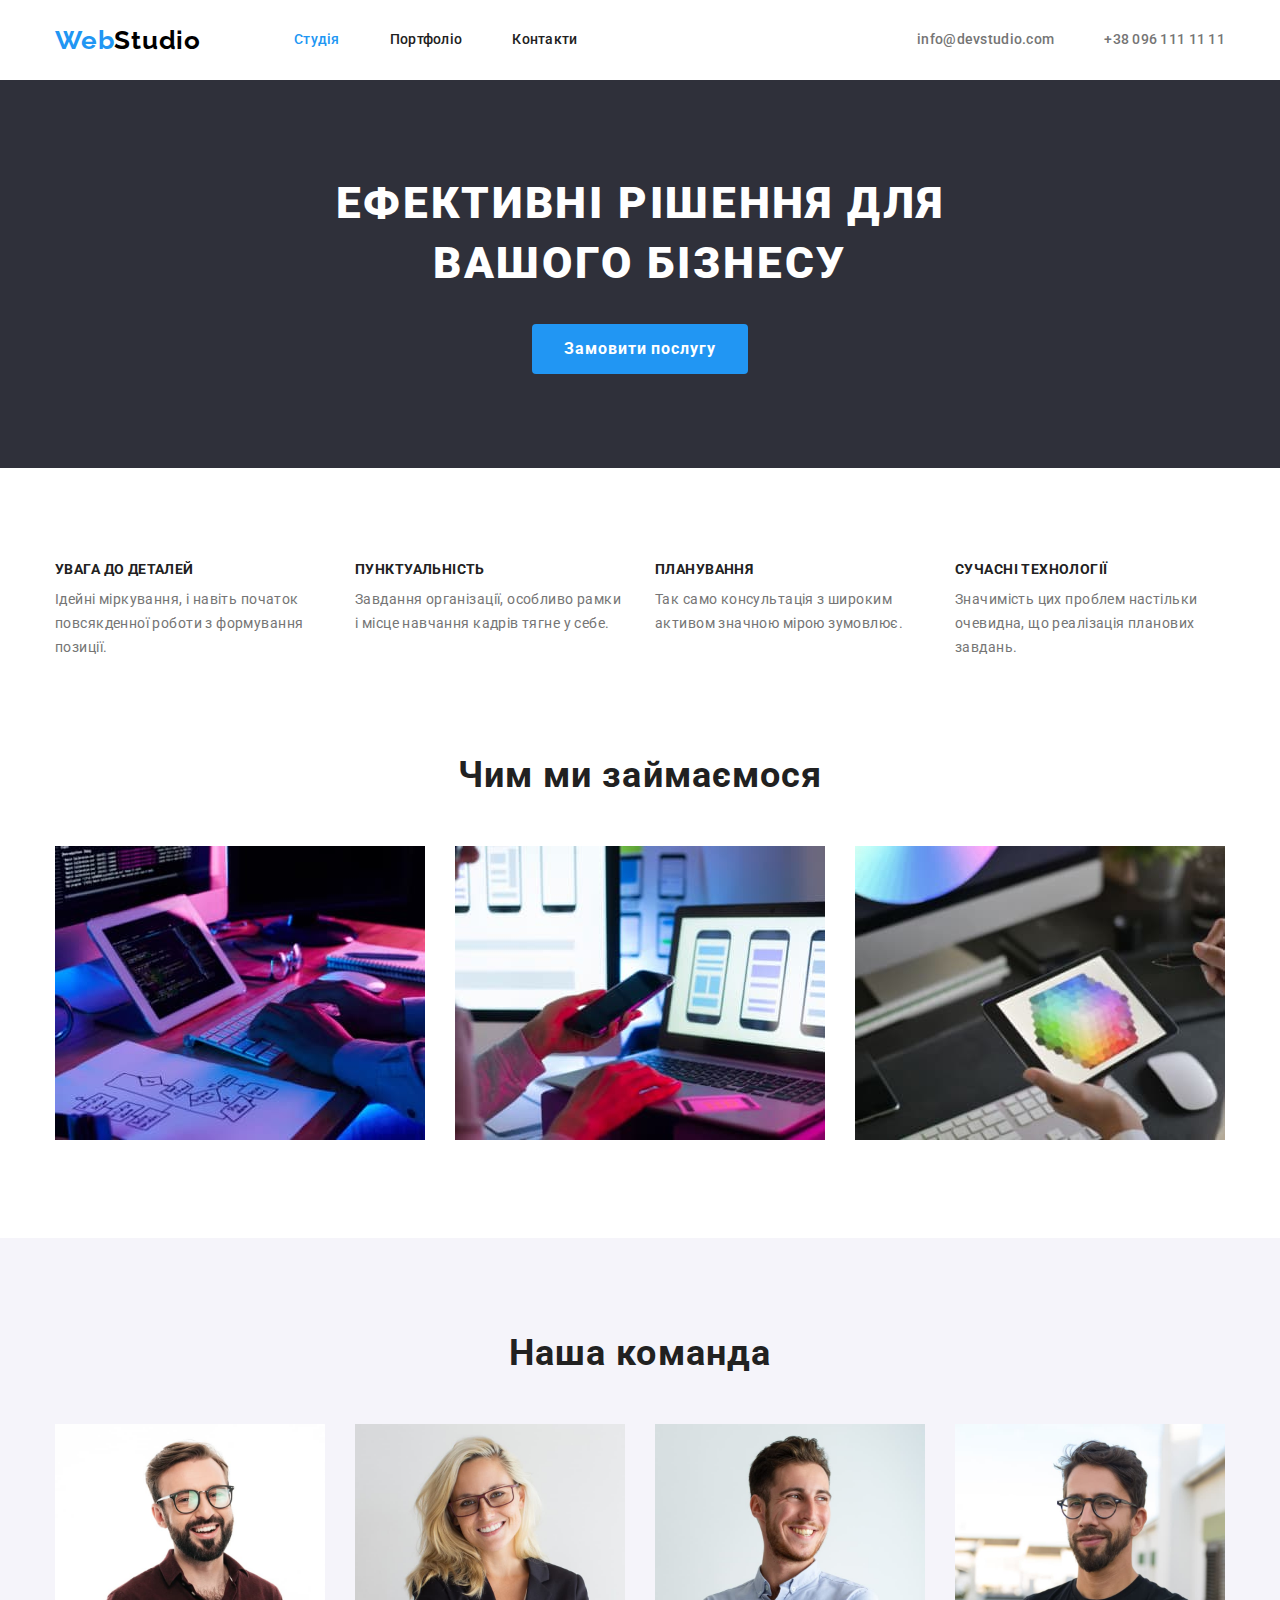
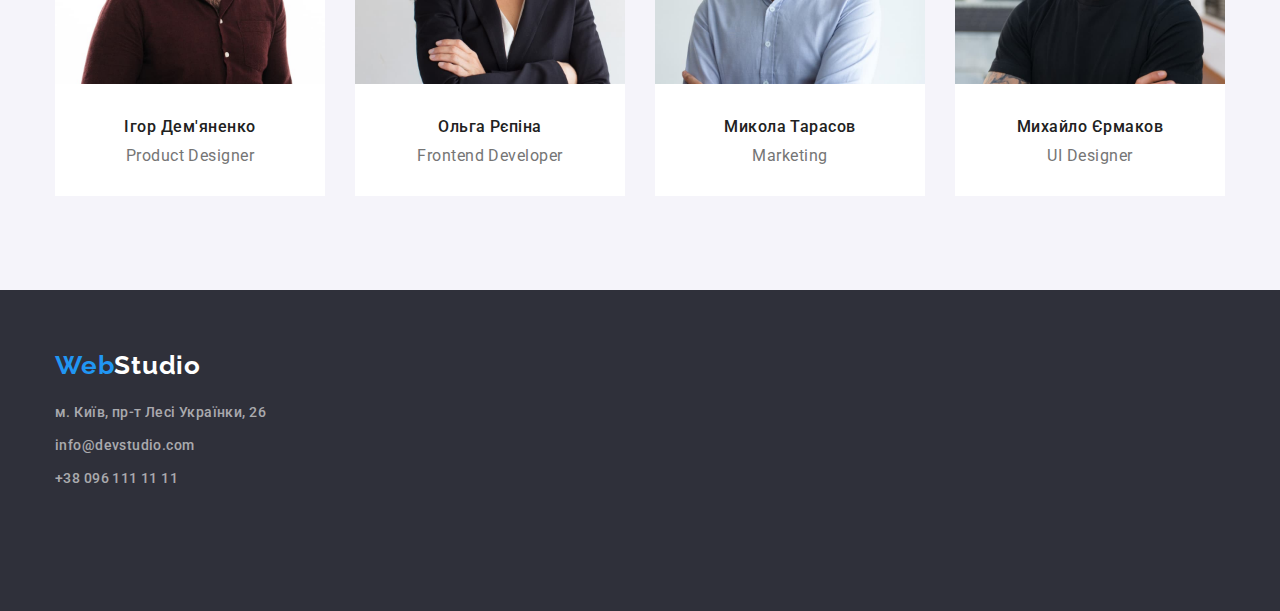
==== commit 19d7926b: "update-css-html-files" ====
--- a/index.html
+++ b/index.html
@@ -26,10 +26,10 @@
         <nav>
           <ul class="page-nav">
             <li class="item">
-              <a href="./index.html" class="link">Студія</a>
+              <a href="./index.html" class="link link-current">Студія</a>
             </li>
             <li class="item">
-              <a class="link nav link-current" href="./portfolio.html">Портфоліо</a>
+              <a class="link" href="./portfolio.html">Портфоліо</a>
             </li>
             <li class="item">
               <a href="#" class="link">Контакти</a>
